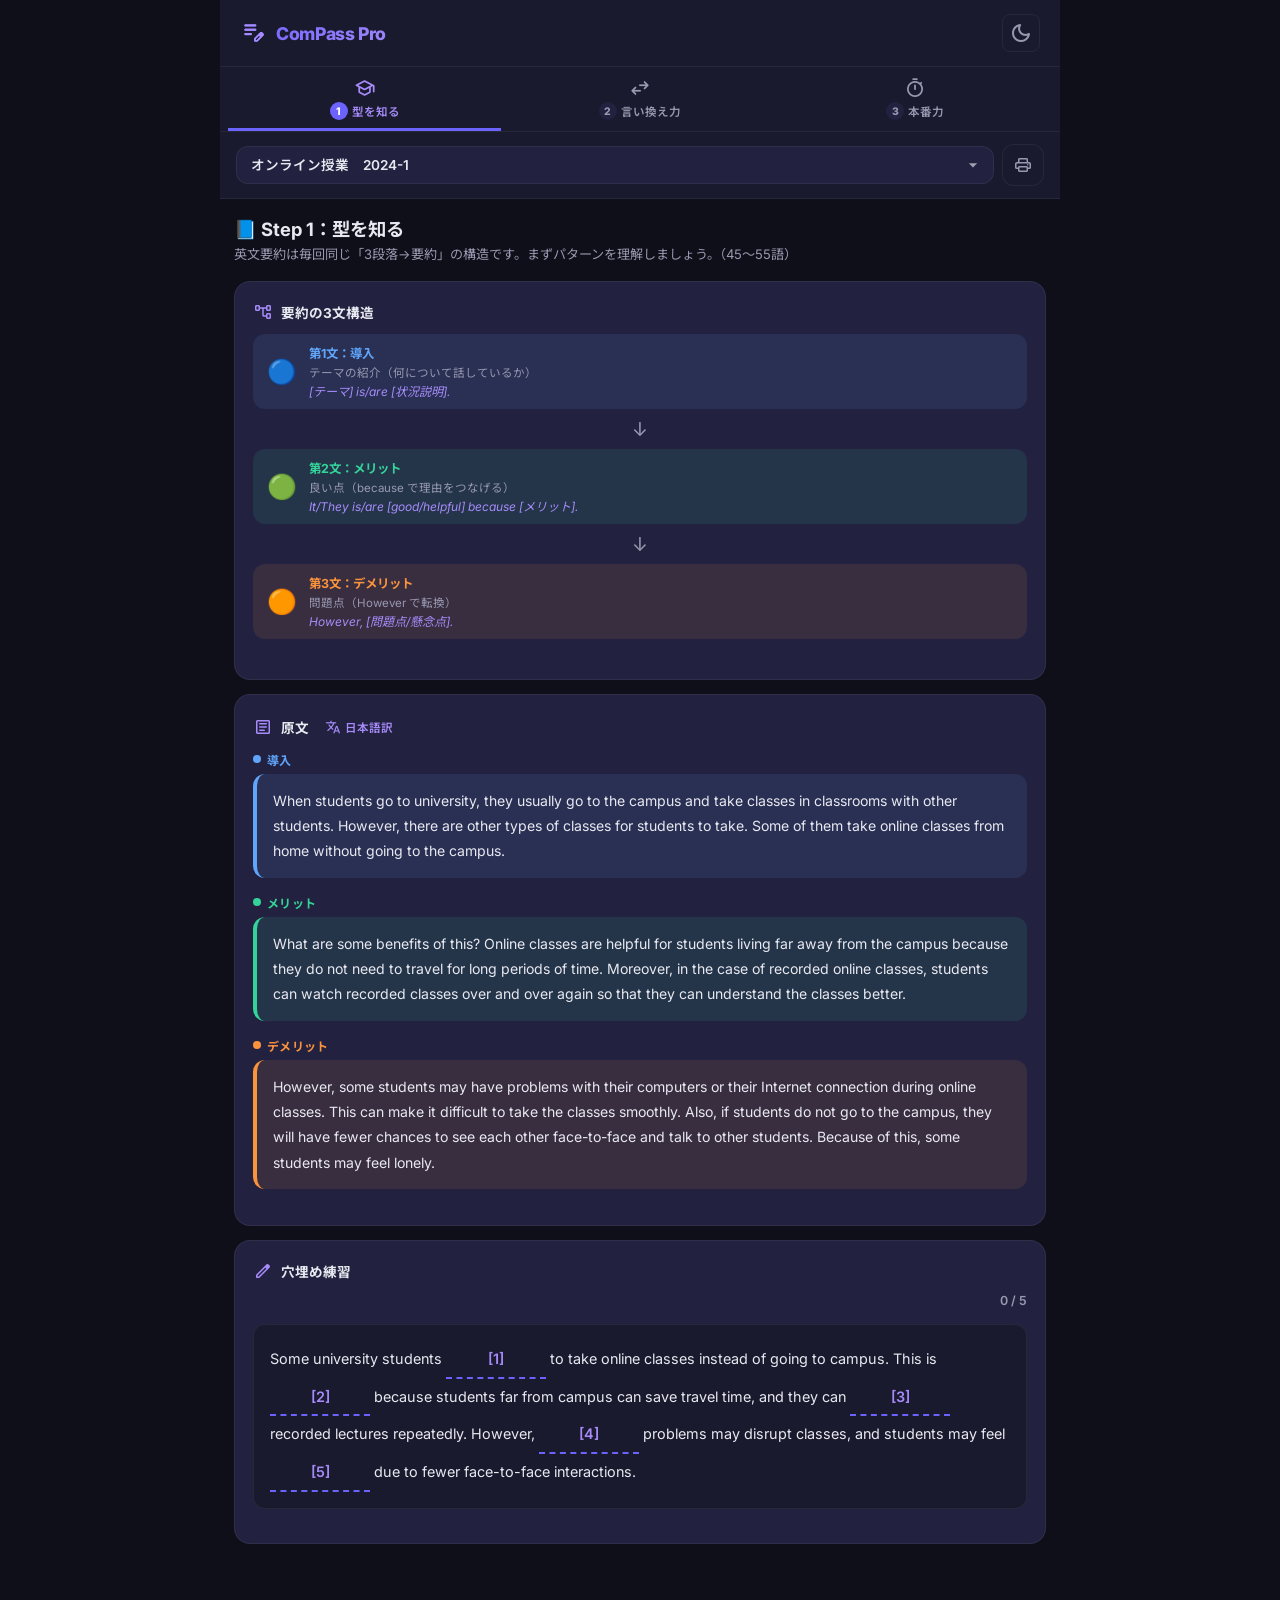
==== grade2.html @ 8bd86541 "Add files via upload" ====
<!DOCTYPE html>
<html lang="ja">

<head>
    <meta charset="UTF-8">
    <meta name="viewport" content="width=device-width, initial-scale=1.0">
    <title>ComPass Pro — 英検2級 英文要約マスター</title>
    <meta name="description" content="英検2級の英文要約（大問4）を3ステップでマスターする学習アプリ。過去問対応。">
    <link rel="preconnect" href="https://fonts.googleapis.com">
    <link rel="preconnect" href="https://fonts.gstatic.com" crossorigin>
    <link
        href="https://fonts.googleapis.com/css2?family=Inter:wght@400;600;700;800&family=Noto+Sans+JP:wght@400;500;600;700&display=swap"
        rel="stylesheet">
    <link
        href="https://fonts.googleapis.com/css2?family=Material+Symbols+Rounded:opsz,wght,FILL,GRAD@20..48,100..700,0..1,-50..200&display=swap"
        rel="stylesheet">
    <link rel="stylesheet" href="style.css">
</head>

<body>
    <div id="app">
        <!-- HEADER -->
        <header class="app-header">
            <div class="header-inner">
                <a href="index.html" class="app-title" style="text-decoration:none;color:inherit">
                    <span class="material-symbols-rounded">edit_note</span>
                    ComPass Pro
                    <span style="font-size:0.65rem;opacity:0.6;font-weight:500;margin-left:4px">2級</span>
                </a>
                <div class="header-right">
                    <button class="theme-toggle" id="themeToggle" title="テーマ切替">
                        <span class="material-symbols-rounded">dark_mode</span>
                    </button>
                </div>
            </div>
        </header>

        <!-- STEP NAV -->
        <nav class="step-nav" id="stepNav">
            <button class="step-btn active" data-step="1">
                <span class="material-symbols-rounded">school</span>
                <span class="step-label">
                    <span class="step-num">1</span>
                    型を知る
                </span>
            </button>
            <button class="step-btn" data-step="2">
                <span class="material-symbols-rounded">swap_horiz</span>
                <span class="step-label">
                    <span class="step-num">2</span>
                    言い換え力
                </span>
            </button>
            <button class="step-btn" data-step="3">
                <span class="material-symbols-rounded">timer</span>
                <span class="step-label">
                    <span class="step-num">3</span>
                    本番力
                </span>
            </button>
        </nav>

        <!-- THEME SELECTOR -->
        <div class="theme-selector" id="themeSelector"></div>

        <!-- STEP 1: 型を知る -->
        <div class="step-pane active" id="step1">
            <div class="content-area">
                <div class="section-header">
                    <h2>📘 Step 1：型を知る</h2>
                    <p class="section-desc">英文要約は毎回同じ「3段落→要約」の構造です。まずパターンを理解しましょう。（45〜55語）</p>
                </div>

                <!-- 構造図解 -->
                <div class="card">
                    <div class="card-title">
                        <span class="material-symbols-rounded">account_tree</span>
                        要約の3文構造
                    </div>
                    <div class="structure-diagram">
                        <div class="structure-row intro">
                            <span class="structure-icon">🔵</span>
                            <div class="structure-text">
                                <div class="label" style="color:var(--color-intro)">第1文：導入</div>
                                <div class="desc">テーマの紹介（何について話しているか）</div>
                                <div class="template">[テーマ] is/are [状況説明].</div>
                            </div>
                        </div>
                        <div class="structure-arrow">↓</div>
                        <div class="structure-row merit">
                            <span class="structure-icon">🟢</span>
                            <div class="structure-text">
                                <div class="label" style="color:var(--color-merit)">第2文：メリット</div>
                                <div class="desc">良い点（because で理由をつなげる）</div>
                                <div class="template">It/They is/are [good/helpful] because [メリット].</div>
                            </div>
                        </div>
                        <div class="structure-arrow">↓</div>
                        <div class="structure-row demerit">
                            <span class="structure-icon">🟠</span>
                            <div class="structure-text">
                                <div class="label" style="color:var(--color-demerit)">第3文：デメリット</div>
                                <div class="desc">問題点（However で転換）</div>
                                <div class="template">However, [問題点/懸念点].</div>
                            </div>
                        </div>
                    </div>
                </div>

                <!-- 原文表示 -->
                <div class="card" id="step1Passage">
                    <div class="card-title">
                        <span class="material-symbols-rounded">article</span>
                        原文
                        <button class="toggle-ja" id="step1ToggleJa">
                            <span class="material-symbols-rounded" style="font-size:16px">translate</span>
                            日本語訳
                        </button>
                    </div>
                    <div id="step1PassageContent"></div>
                </div>

                <!-- 穴埋め練習 -->
                <div class="card">
                    <div class="card-title">
                        <span class="material-symbols-rounded">edit</span>
                        穴埋め練習
                    </div>
                    <div class="progress-wrap">
                        <div class="progress-bar">
                            <div class="progress-fill" id="step1Progress"></div>
                        </div>
                        <span class="progress-text" id="step1ProgressText">0 / 5</span>
                    </div>
                    <div class="fill-template" id="step1Fill"></div>
                    <div id="step1Result"></div>
                    <div class="btn-group" id="step1Buttons">
                        <button class="btn btn-primary" id="step1Check" style="display:none">
                            <span class="material-symbols-rounded">check</span> 答え合わせ
                        </button>
                        <button class="btn btn-secondary" id="step1Reset" style="display:none">
                            <span class="material-symbols-rounded">refresh</span> やり直す
                        </button>
                    </div>
                </div>
            </div>
        </div>

        <!-- STEP 2: 言い換え力 -->
        <div class="step-pane" id="step2">
            <div class="content-area">
                <div class="section-header">
                    <h2>🔄 Step 2：言い換え力をつける</h2>
                    <p class="section-desc">原文のキーフレーズを別の表現に言い換える力を鍛えます。</p>
                </div>

                <!-- パラフレーズ表 -->
                <div class="card">
                    <div class="card-title">
                        <span class="material-symbols-rounded">compare_arrows</span>
                        言い換え対応表
                    </div>
                    <div id="step2Paraphrases"></div>
                </div>

                <!-- チャンク並べ替え -->
                <div class="card">
                    <div class="card-title">
                        <span class="material-symbols-rounded">sort</span>
                        チャンク並べ替え
                    </div>
                    <div class="progress-wrap">
                        <div class="progress-bar">
                            <div class="progress-fill" id="step2Progress"></div>
                        </div>
                        <span class="progress-text" id="step2ProgressText">1 / 3</span>
                    </div>
                    <div id="step2Chunks"></div>
                </div>

                <!-- ガイド付き自由記述 -->
                <div class="card">
                    <div class="card-title">
                        <span class="material-symbols-rounded">draw</span>
                        ガイド付き自由記述
                    </div>
                    <p class="section-desc" style="margin-bottom:12px">ヒントを参考に、3文の要約を自分で書いてみましょう。</p>
                    <div id="step2Hints"></div>
                    <textarea class="writing-area" id="step2Writing" placeholder="ここに要約を書いてください（45〜55語）..."></textarea>
                    <div class="word-counter" id="step2WordCounter">
                        <span class="word-count-num under" id="step2WordNum">0</span>
                        <span class="word-range">/ 45〜55語</span>
                        <div class="word-bar">
                            <div class="word-bar-fill under" id="step2WordBar"></div>
                        </div>
                    </div>
                    <div class="btn-group">
                        <button class="btn btn-primary" id="step2ShowModel">
                            <span class="material-symbols-rounded">visibility</span> 模範解答を見る
                        </button>
                        <button class="btn btn-success ai-grade-btn" id="step2AiGrade">
                            <span class="material-symbols-rounded">auto_awesome</span> AI採点
                        </button>
                    </div>
                    <div class="btn-group image-input-group">
                        <button class="btn btn-outline" id="step2CameraBtn">
                            <span class="material-symbols-rounded">photo_camera</span> 写真で入力
                        </button>
                        <button class="btn btn-outline" id="step2PasteBtn">
                            <span class="material-symbols-rounded">content_paste</span> 貼り付け
                        </button>
                        <input type="file" accept="image/*" capture="environment" id="step2CameraInput"
                            style="display:none">
                    </div>
                    <div id="step2ImagePreview" style="display:none"></div>
                    <div id="step2ModelAnswer" style="display:none"></div>
                    <div id="step2GradeResult" style="display:none"></div>

                    <!-- 自己採点チェックリスト -->
                    <div style="margin-top:16px">
                        <div class="card-title">
                            <span class="material-symbols-rounded">checklist</span>
                            自己採点チェックリスト
                        </div>
                        <div class="checklist" id="step2Checklist">
                            <div class="check-item" data-check="1">
                                <div class="check-box"><span class="material-symbols-rounded"
                                        style="font-size:14px;display:none">check</span></div>
                                第1文：テーマの導入があるか？
                            </div>
                            <div class="check-item" data-check="2">
                                <div class="check-box"><span class="material-symbols-rounded"
                                        style="font-size:14px;display:none">check</span></div>
                                第2文：because で理由をつなげているか？
                            </div>
                            <div class="check-item" data-check="3">
                                <div class="check-box"><span class="material-symbols-rounded"
                                        style="font-size:14px;display:none">check</span></div>
                                第3文：However で転換しているか？
                            </div>
                            <div class="check-item" data-check="4">
                                <div class="check-box"><span class="material-symbols-rounded"
                                        style="font-size:14px;display:none">check</span></div>
                                語数は45〜55語の範囲内か？
                            </div>
                            <div class="check-item" data-check="5">
                                <div class="check-box"><span class="material-symbols-rounded"
                                        style="font-size:14px;display:none">check</span></div>
                                原文の表現を言い換えているか？
                            </div>
                        </div>
                    </div>
                </div>
            </div>
        </div>

        <!-- STEP 3: 本番力 -->
        <div class="step-pane" id="step3">
            <!-- Timer -->
            <div class="timer-bar" id="timerBar">
                <div class="timer-display">
                    <span class="material-symbols-rounded">timer</span>
                    <span class="timer-value" id="timerValue">15:00</span>
                </div>
                <div class="timer-controls">
                    <button class="timer-ctrl primary" id="timerStart">
                        <span class="material-symbols-rounded"
                            style="font-size:16px;vertical-align:middle">play_arrow</span> スタート
                    </button>
                    <button class="timer-ctrl" id="timerPause" style="display:none">一時停止</button>
                    <button class="timer-ctrl" id="timerReset">リセット</button>
                </div>
                <div class="timer-progress">
                    <div class="timer-progress-fill" id="timerProgressFill"></div>
                </div>
            </div>

            <div class="content-area">
                <div class="section-header">
                    <h2>⏱️ Step 3：本番力をつける</h2>
                    <p class="section-desc">制限時間内に、ヒントなしで要約を完成させましょう。</p>
                </div>

                <!-- 原文（ヒントなし） -->
                <div class="card" id="step3Passage">
                    <div class="card-title">
                        <span class="material-symbols-rounded">article</span>
                        原文（ヒントなし）
                    </div>
                    <div id="step3PassageContent"></div>
                </div>

                <!-- 自由記述 -->
                <div class="card">
                    <div class="card-title">
                        <span class="material-symbols-rounded">edit_note</span>
                        あなたの要約
                    </div>
                    <textarea class="writing-area" id="step3Writing" placeholder="ここに要約を書いてください（45〜55語）..."></textarea>
                    <div class="word-counter" id="step3WordCounter">
                        <span class="word-count-num under" id="step3WordNum">0</span>
                        <span class="word-range">/ 45〜55語</span>
                        <div class="word-bar">
                            <div class="word-bar-fill under" id="step3WordBar"></div>
                        </div>
                    </div>
                    <div class="btn-group">
                        <button class="btn btn-primary" id="step3Submit">
                            <span class="material-symbols-rounded">send</span> 提出して模範解答を見る
                        </button>
                        <button class="btn btn-success ai-grade-btn" id="step3AiGrade">
                            <span class="material-symbols-rounded">auto_awesome</span> AI採点
                        </button>
                    </div>
                    <div class="btn-group image-input-group">
                        <button class="btn btn-outline" id="step3CameraBtn">
                            <span class="material-symbols-rounded">photo_camera</span> 写真で入力
                        </button>
                        <button class="btn btn-outline" id="step3PasteBtn">
                            <span class="material-symbols-rounded">content_paste</span> 貼り付け
                        </button>
                        <input type="file" accept="image/*" capture="environment" id="step3CameraInput"
                            style="display:none">
                    </div>
                    <div id="step3ImagePreview" style="display:none"></div>
                    <div id="step3ModelAnswer" style="display:none"></div>
                    <div id="step3GradeResult" style="display:none"></div>
                </div>
            </div>
        </div>
    </div>

    <script src="data-grade2.js"></script>
    <script src="app.js"></script>
</body>

</html>
---- style.css ----
/* ===== ComPass Pro DESIGN SYSTEM ===== */
/* Based on ReadPass Pro design system */
:root {
    --bg-primary: #0f0f1a;
    --bg-secondary: #1a1a2e;
    --bg-card: #222240;
    --bg-card-hover: #2a2a4a;
    --text-primary: #e8e8f0;
    --text-secondary: #9898b0;
    --accent-primary: #6c63ff;
    --accent-secondary: #a78bfa;
    --accent-gradient: linear-gradient(135deg, #6c63ff, #a78bfa);
    --success: #34d399;
    --success-bg: rgba(52, 211, 153, 0.12);
    --error: #f87171;
    --error-bg: rgba(248, 113, 113, 0.12);
    --warning: #fbbf24;
    --border: rgba(255, 255, 255, 0.06);
    --radius-sm: 8px;
    --radius-md: 12px;
    --radius-lg: 16px;
    --shadow: 0 4px 24px rgba(0, 0, 0, 0.3);
    --transition: 0.2s cubic-bezier(0.4, 0, 0.2, 1);
    /* 3段落カラー */
    --color-intro: #60a5fa;
    --color-merit: #34d399;
    --color-demerit: #fb923c;
    --color-intro-bg: rgba(96, 165, 250, 0.10);
    --color-merit-bg: rgba(52, 211, 153, 0.10);
    --color-demerit-bg: rgba(251, 146, 60, 0.10);
}

/* ===== LIGHT THEME ===== */
[data-theme="light"] {
    --bg-primary: #f0f2f5;
    --bg-secondary: #ffffff;
    --bg-card: #ffffff;
    --bg-card-hover: #f5f3ff;
    --text-primary: #1a1a2e;
    --text-secondary: #64648a;
    --accent-primary: #5b54e6;
    --accent-secondary: #7c6fef;
    --accent-gradient: linear-gradient(135deg, #5b54e6, #7c6fef);
    --success: #059669;
    --success-bg: rgba(5, 150, 105, 0.1);
    --error: #dc2626;
    --error-bg: rgba(220, 38, 38, 0.1);
    --warning: #d97706;
    --border: rgba(0, 0, 0, 0.08);
    --shadow: 0 4px 24px rgba(0, 0, 0, 0.08);
    --color-intro-bg: rgba(96, 165, 250, 0.08);
    --color-merit-bg: rgba(52, 211, 153, 0.08);
    --color-demerit-bg: rgba(251, 146, 60, 0.08);
}

* {
    margin: 0;
    padding: 0;
    box-sizing: border-box;
}

body {
    font-family: 'Inter', 'Noto Sans JP', sans-serif;
    background: var(--bg-primary);
    color: var(--text-primary);
    min-height: 100vh;
    -webkit-font-smoothing: antialiased;
}

#app {
    max-width: 840px;
    margin: 0 auto;
    padding-bottom: 60px;
}

/* ===== HEADER ===== */
.app-header {
    background: var(--bg-secondary);
    border-bottom: 1px solid var(--border);
    position: sticky;
    top: 0;
    z-index: 100;
}

[data-theme="light"] .app-header {
    background: linear-gradient(135deg, #5b54e6, #7c6fef);
    border-bottom: none;
}

.header-inner {
    display: flex;
    align-items: center;
    justify-content: space-between;
    padding: 14px 20px;
    gap: 12px;
}

.app-title {
    display: flex;
    align-items: center;
    gap: 10px;
    font-size: 1.1rem;
    font-weight: 800;
    background: var(--accent-gradient);
    -webkit-background-clip: text;
    -webkit-text-fill-color: transparent;
    letter-spacing: -0.02em;
}

.app-title .material-symbols-rounded {
    font-size: 26px;
    -webkit-text-fill-color: #a78bfa;
}

[data-theme="light"] .app-title {
    background: none;
    -webkit-text-fill-color: #ffffff;
    color: #ffffff;
}

[data-theme="light"] .app-title .material-symbols-rounded {
    -webkit-text-fill-color: #ffffff;
}

.header-right {
    display: flex;
    align-items: center;
    gap: 8px;
}

.theme-toggle {
    background: none;
    border: 1px solid var(--border);
    border-radius: var(--radius-sm);
    color: var(--text-secondary);
    cursor: pointer;
    padding: 6px;
    display: flex;
    align-items: center;
    transition: var(--transition);
}

.theme-toggle:hover {
    color: var(--accent-secondary);
    border-color: var(--accent-primary);
}

[data-theme="light"] .theme-toggle {
    border-color: rgba(255, 255, 255, 0.3);
    color: rgba(255, 255, 255, 0.8);
}

/* ===== STEP NAV ===== */
.step-nav {
    display: flex;
    background: var(--bg-secondary);
    border-bottom: 1px solid var(--border);
    padding: 0 8px;
    gap: 2px;
}

.step-btn {
    flex: 1;
    display: flex;
    flex-direction: column;
    align-items: center;
    gap: 3px;
    padding: 10px 6px 8px;
    background: none;
    border: none;
    border-bottom: 3px solid transparent;
    color: var(--text-secondary);
    cursor: pointer;
    font-family: inherit;
    font-size: 0.72rem;
    font-weight: 600;
    transition: var(--transition);
}

.step-btn:hover {
    color: var(--text-primary);
}

.step-btn.active {
    color: var(--accent-secondary);
    border-bottom-color: var(--accent-primary);
}

.step-btn .material-symbols-rounded {
    font-size: 22px;
}

.step-label {
    display: flex;
    align-items: center;
    gap: 4px;
}

.step-num {
    width: 18px;
    height: 18px;
    border-radius: 50%;
    display: flex;
    align-items: center;
    justify-content: center;
    font-size: 0.65rem;
    font-weight: 800;
    background: var(--bg-card);
    color: var(--text-secondary);
}

.step-btn.active .step-num {
    background: var(--accent-primary);
    color: #fff;
}

[data-theme="light"] .step-nav {
    background: #f5f3ff;
    border-bottom: 1px solid #e5e7eb;
}

/* ===== THEME SELECTOR ===== */
.theme-selector {
    padding: 12px 16px;
    background: var(--bg-secondary);
    border-bottom: 1px solid var(--border);
}

.theme-select {
    width: 100%;
    padding: 10px 14px;
    border-radius: var(--radius-md);
    background: var(--bg-card);
    border: 1.5px solid var(--border);
    color: var(--text-primary);
    font-size: 0.85rem;
    font-weight: 600;
    font-family: inherit;
    cursor: pointer;
    appearance: none;
    -webkit-appearance: none;
    background-image: url("data:image/svg+xml,%3Csvg xmlns='http://www.w3.org/2000/svg' width='20' height='20' fill='%239ca3af' viewBox='0 0 24 24'%3E%3Cpath d='M7 10l5 5 5-5z'/%3E%3C/svg%3E");
    background-repeat: no-repeat;
    background-position: right 10px center;
}

.theme-select:focus {
    outline: none;
    border-color: var(--accent-primary);
    box-shadow: 0 0 0 2px rgba(108, 99, 255, 0.2);
}

.theme-select optgroup {
    font-weight: 700;
    font-size: 0.82rem;
    color: var(--text-secondary);
}

.theme-select option {
    font-weight: 500;
    padding: 6px;
}

[data-theme="light"] .theme-selector {
    background: #f5f3ff;
    border-bottom: 1px solid #e5e7eb;
}

[data-theme="light"] .theme-select {
    background-color: #fff;
    border: 1.5px solid #d1d5db;
    color: #1e1b4b;
}

/* ===== CONTENT AREA ===== */
.content-area {
    padding: 16px 14px;
}

.section-header {
    margin-bottom: 16px;
}

.section-header h2 {
    font-size: 1.15rem;
    font-weight: 700;
    margin-bottom: 4px;
}

.section-desc {
    color: var(--text-secondary);
    font-size: 0.82rem;
    line-height: 1.5;
}

/* ===== CARD ===== */
.card {
    background: var(--bg-card);
    border-radius: var(--radius-lg);
    padding: 20px 18px;
    border: 1px solid var(--border);
    margin-bottom: 14px;
}

.card-title {
    font-size: 0.85rem;
    font-weight: 700;
    margin-bottom: 12px;
    display: flex;
    align-items: center;
    gap: 8px;
}

.card-title .material-symbols-rounded {
    font-size: 20px;
    color: var(--accent-secondary);
}

[data-theme="light"] .card {
    background: #ffffff;
    border: 1px solid #e5e7eb;
}

/* ===== PASSAGE VIEW ===== */
.passage-section {
    margin-bottom: 16px;
}

.passage-label {
    display: flex;
    align-items: center;
    gap: 6px;
    font-size: 0.75rem;
    font-weight: 700;
    margin-bottom: 6px;
    text-transform: uppercase;
    letter-spacing: 0.03em;
}

.passage-dot {
    width: 8px;
    height: 8px;
    border-radius: 50%;
    flex-shrink: 0;
}

.passage-block {
    padding: 14px 16px;
    border-radius: var(--radius-md);
    font-size: 0.88rem;
    line-height: 1.8;
    border-left: 4px solid transparent;
    margin-bottom: 8px;
}

.passage-block.intro {
    background: var(--color-intro-bg);
    border-left-color: var(--color-intro);
}

.passage-block.merit {
    background: var(--color-merit-bg);
    border-left-color: var(--color-merit);
}

.passage-block.demerit {
    background: var(--color-demerit-bg);
    border-left-color: var(--color-demerit);
}

.passage-ja {
    font-size: 0.78rem;
    color: var(--text-secondary);
    padding: 8px 16px;
    line-height: 1.6;
    cursor: pointer;
    border-radius: var(--radius-sm);
    transition: var(--transition);
}

.passage-ja:hover {
    background: rgba(255, 255, 255, 0.03);
}

.passage-ja.hidden {
    display: none;
}

.toggle-ja {
    display: inline-flex;
    align-items: center;
    gap: 4px;
    font-size: 0.72rem;
    color: var(--accent-secondary);
    cursor: pointer;
    background: none;
    border: none;
    font-family: inherit;
    font-weight: 600;
    padding: 4px 8px;
    border-radius: var(--radius-sm);
    transition: var(--transition);
}

.toggle-ja:hover {
    background: rgba(167, 139, 250, 0.1);
}

/* ===== STRUCTURE GUIDE (Step1) ===== */
.structure-diagram {
    display: flex;
    flex-direction: column;
    gap: 8px;
    margin-bottom: 20px;
}

.structure-row {
    display: flex;
    align-items: center;
    gap: 12px;
    padding: 10px 14px;
    border-radius: var(--radius-md);
}

.structure-row.intro {
    background: var(--color-intro-bg);
}

.structure-row.merit {
    background: var(--color-merit-bg);
}

.structure-row.demerit {
    background: var(--color-demerit-bg);
}

.structure-arrow {
    text-align: center;
    color: var(--text-secondary);
    font-size: 1.2rem;
}

.structure-icon {
    font-size: 1.5rem;
    flex-shrink: 0;
}

.structure-text {
    flex: 1;
}

.structure-text .label {
    font-size: 0.78rem;
    font-weight: 700;
}

.structure-text .desc {
    font-size: 0.72rem;
    color: var(--text-secondary);
    margin-top: 2px;
}

.structure-text .template {
    font-size: 0.75rem;
    color: var(--accent-secondary);
    font-style: italic;
    margin-top: 2px;
}

/* ===== FILL BLANKS (Step1) ===== */
.fill-template {
    font-size: 0.9rem;
    line-height: 2.2;
    padding: 16px;
    background: var(--bg-secondary);
    border-radius: var(--radius-md);
    border: 1px solid var(--border);
}

.blank-slot {
    display: inline-block;
    min-width: 100px;
    padding: 2px 8px;
    border-bottom: 2px dashed var(--accent-primary);
    color: var(--accent-secondary);
    font-weight: 600;
    text-align: center;
    cursor: pointer;
    transition: var(--transition);
    border-radius: 4px 4px 0 0;
}

.blank-slot:hover {
    background: rgba(108, 99, 255, 0.1);
}

.blank-slot.filled {
    border-bottom-style: solid;
    background: rgba(108, 99, 255, 0.15);
}

.blank-slot.correct {
    border-bottom-color: var(--success);
    background: var(--success-bg);
    color: var(--success);
}

.blank-slot.wrong {
    border-bottom-color: var(--error);
    background: var(--error-bg);
    color: var(--error);
}

.blank-options {
    display: none;
    position: absolute;
    background: var(--bg-card);
    border: 1px solid var(--accent-primary);
    border-radius: var(--radius-md);
    padding: 6px;
    z-index: 50;
    box-shadow: var(--shadow);
    min-width: 160px;
}

.blank-options.show {
    display: flex;
    flex-direction: column;
    gap: 2px;
}

.blank-option {
    padding: 8px 12px;
    font-size: 0.82rem;
    font-family: inherit;
    border: none;
    background: none;
    color: var(--text-primary);
    cursor: pointer;
    border-radius: var(--radius-sm);
    text-align: left;
    transition: var(--transition);
}

.blank-option:hover {
    background: rgba(108, 99, 255, 0.1);
}

[data-theme="light"] .blank-options {
    background: #ffffff;
    border: 1px solid var(--accent-primary);
    box-shadow: 0 8px 32px rgba(0, 0, 0, 0.12);
}

/* ===== CHUNK BUILDER (Step2) ===== */
.chunk-exercise {
    margin-bottom: 20px;
}

.chunk-ja {
    font-size: 0.82rem;
    color: var(--text-secondary);
    margin-bottom: 10px;
    padding: 8px 12px;
    background: rgba(167, 139, 250, 0.06);
    border-left: 3px solid var(--accent-secondary);
    border-radius: 0 var(--radius-sm) var(--radius-sm) 0;
    line-height: 1.6;
}

.chunk-dropzone {
    min-height: 50px;
    padding: 12px;
    border: 2px dashed var(--border);
    border-radius: var(--radius-md);
    display: flex;
    flex-wrap: wrap;
    gap: 6px;
    margin-bottom: 10px;
    transition: var(--transition);
}

.chunk-dropzone.active {
    border-color: var(--accent-primary);
    background: rgba(108, 99, 255, 0.05);
}

.chunk-dropzone.correct {
    border-color: var(--success);
    border-style: solid;
    background: var(--success-bg);
}

.chunk-dropzone.wrong {
    border-color: var(--error);
    border-style: solid;
    background: var(--error-bg);
}

.chunk-pool {
    display: flex;
    flex-wrap: wrap;
    gap: 6px;
    padding: 10px;
    background: var(--bg-secondary);
    border-radius: var(--radius-md);
    border: 1px solid var(--border);
    min-height: 40px;
}

.chunk-piece {
    padding: 6px 12px;
    background: var(--bg-card);
    border: 1px solid var(--border);
    border-radius: 20px;
    font-size: 0.82rem;
    font-family: inherit;
    color: var(--text-primary);
    cursor: grab;
    transition: var(--transition);
    user-select: none;
}

.chunk-piece:hover {
    border-color: var(--accent-primary);
    background: rgba(108, 99, 255, 0.1);
}

.chunk-piece:active {
    cursor: grabbing;
}

.chunk-piece.placed {
    background: rgba(108, 99, 255, 0.15);
    border-color: var(--accent-primary);
}

/* ===== PARAPHRASE TABLE (Step2) ===== */
.paraphrase-table {
    width: 100%;
    border-collapse: separate;
    border-spacing: 0;
    font-size: 0.82rem;
}

.paraphrase-table th {
    text-align: left;
    padding: 8px 12px;
    font-weight: 700;
    font-size: 0.75rem;
    text-transform: uppercase;
    letter-spacing: 0.05em;
    color: var(--text-secondary);
    border-bottom: 1px solid var(--border);
}

.paraphrase-table td {
    padding: 10px 12px;
    border-bottom: 1px solid var(--border);
    line-height: 1.6;
}

.paraphrase-table tr:last-child td {
    border-bottom: none;
}

.paraphrase-original {
    color: var(--text-secondary);
    text-decoration: line-through;
    text-decoration-color: rgba(248, 113, 113, 0.4);
}

.paraphrase-summary {
    color: var(--success);
    font-weight: 600;
}

.paraphrase-arrow {
    text-align: center;
    color: var(--accent-secondary);
    font-size: 1.1rem;
}

/* ===== FREE WRITING (Step2 & Step3) ===== */
.writing-area {
    width: 100%;
    min-height: 120px;
    padding: 14px 16px;
    background: var(--bg-secondary);
    border: 2px solid var(--border);
    border-radius: var(--radius-md);
    color: var(--text-primary);
    font-size: 0.9rem;
    font-family: 'Inter', 'Noto Sans JP', sans-serif;
    line-height: 1.8;
    resize: vertical;
    transition: var(--transition);
}

.writing-area:focus {
    outline: none;
    border-color: var(--accent-primary);
}

.writing-area::placeholder {
    color: var(--text-secondary);
    opacity: 0.6;
}

[data-theme="light"] .writing-area {
    background: #fafafe;
    border: 2px solid #d1d5db;
}

/* ===== WORD COUNTER ===== */
.word-counter {
    display: flex;
    align-items: center;
    gap: 8px;
    margin-top: 8px;
    font-size: 0.82rem;
    font-weight: 600;
}

.word-count-num {
    font-size: 1.3rem;
    font-weight: 800;
    font-variant-numeric: tabular-nums;
}

.word-count-num.under {
    color: var(--error);
}

.word-count-num.ok {
    color: var(--success);
}

.word-count-num.over {
    color: var(--warning);
}

.word-range {
    color: var(--text-secondary);
    font-size: 0.75rem;
}

.word-bar {
    flex: 1;
    height: 6px;
    background: var(--bg-card);
    border-radius: 3px;
    overflow: hidden;
    position: relative;
}

.word-bar-fill {
    height: 100%;
    border-radius: 3px;
    transition: width 0.3s ease, background 0.3s ease;
}

.word-bar-fill.under {
    background: var(--error);
}

.word-bar-fill.ok {
    background: var(--accent-gradient);
}

.word-bar-fill.over {
    background: var(--warning);
}

/* ===== CHECKLIST (Step2) ===== */
.checklist {
    display: flex;
    flex-direction: column;
    gap: 8px;
}

.check-item {
    display: flex;
    align-items: center;
    gap: 10px;
    padding: 10px 14px;
    background: var(--bg-secondary);
    border: 1px solid var(--border);
    border-radius: var(--radius-md);
    font-size: 0.82rem;
    cursor: pointer;
    transition: var(--transition);
}

.check-item:hover {
    border-color: var(--accent-primary);
}

.check-item.checked {
    border-color: var(--success);
    background: var(--success-bg);
}

.check-box {
    width: 20px;
    height: 20px;
    border-radius: 4px;
    border: 2px solid var(--text-secondary);
    display: flex;
    align-items: center;
    justify-content: center;
    transition: var(--transition);
    flex-shrink: 0;
}

.check-item.checked .check-box {
    background: var(--success);
    border-color: var(--success);
    color: #000;
}

/* ===== TIMER (Step3) ===== */
.timer-bar {
    padding: 14px 20px;
    background: var(--bg-secondary);
    border-bottom: 1px solid var(--border);
    text-align: center;
}

.timer-display {
    display: flex;
    align-items: center;
    gap: 8px;
    justify-content: center;
    margin-bottom: 8px;
}

.timer-display .material-symbols-rounded {
    font-size: 28px;
    color: var(--accent-secondary);
}

.timer-value {
    font-size: 2.2rem;
    font-weight: 800;
    font-variant-numeric: tabular-nums;
    background: var(--accent-gradient);
    -webkit-background-clip: text;
    -webkit-text-fill-color: transparent;
}

.timer-value.warning {
    -webkit-text-fill-color: var(--warning);
}

.timer-value.danger {
    -webkit-text-fill-color: var(--error);
    animation: pulse 0.5s infinite alternate;
}

@keyframes pulse {
    from {
        opacity: 1;
    }

    to {
        opacity: 0.5;
    }
}

.timer-controls {
    display: flex;
    gap: 6px;
    justify-content: center;
}

.timer-ctrl {
    padding: 5px 14px;
    background: var(--bg-card);
    border: 1px solid var(--border);
    border-radius: 20px;
    color: var(--text-primary);
    font-size: 0.78rem;
    font-family: inherit;
    cursor: pointer;
    font-weight: 600;
    transition: var(--transition);
}

.timer-ctrl:hover {
    border-color: var(--accent-primary);
}

.timer-ctrl.primary {
    background: var(--accent-primary);
    border-color: var(--accent-primary);
    color: #fff;
}

.timer-progress {
    margin-top: 8px;
    height: 4px;
    background: var(--bg-card);
    border-radius: 2px;
    overflow: hidden;
}

.timer-progress-fill {
    height: 100%;
    background: var(--accent-gradient);
    border-radius: 2px;
    transition: width 1s linear;
    width: 100%;
}

/* ===== MODEL ANSWER COMPARISON ===== */
.model-answer {
    padding: 16px;
    background: rgba(167, 139, 250, 0.06);
    border-left: 4px solid var(--accent-secondary);
    border-radius: 0 var(--radius-md) var(--radius-md) 0;
    margin-top: 14px;
}

.model-answer .label {
    font-size: 0.75rem;
    font-weight: 700;
    color: var(--accent-secondary);
    text-transform: uppercase;
    margin-bottom: 8px;
    letter-spacing: 0.03em;
}

.model-answer .text-en {
    font-size: 0.88rem;
    line-height: 1.8;
    margin-bottom: 6px;
}

.model-answer .text-ja {
    font-size: 0.78rem;
    color: var(--text-secondary);
    line-height: 1.6;
}

/* ===== BUTTONS ===== */
.btn {
    display: inline-flex;
    align-items: center;
    gap: 6px;
    padding: 10px 20px;
    border: none;
    border-radius: var(--radius-md);
    font-family: inherit;
    font-size: 0.85rem;
    font-weight: 600;
    cursor: pointer;
    transition: var(--transition);
}

.btn-primary {
    background: var(--accent-gradient);
    color: #fff;
}

.btn-primary:hover {
    filter: brightness(1.1);
    transform: translateY(-1px);
}

.btn-secondary {
    background: var(--bg-card);
    border: 1px solid var(--border);
    color: var(--text-primary);
}

.btn-secondary:hover {
    border-color: var(--accent-primary);
}

.btn-success {
    background: var(--success);
    color: #000;
}

.btn-group {
    display: flex;
    gap: 8px;
    margin-top: 14px;
    flex-wrap: wrap;
}

/* ===== RESULT FEEDBACK ===== */
.result-banner {
    padding: 14px 16px;
    border-radius: var(--radius-md);
    margin-top: 14px;
    display: flex;
    align-items: center;
    gap: 10px;
    font-size: 0.88rem;
    font-weight: 600;
    animation: fadeSlide 0.3s ease;
}

.result-banner.success {
    background: var(--success-bg);
    border: 1px solid rgba(52, 211, 153, 0.3);
    color: var(--success);
}

.result-banner.error {
    background: var(--error-bg);
    border: 1px solid rgba(248, 113, 113, 0.3);
    color: var(--error);
}

@keyframes fadeSlide {
    from {
        opacity: 0;
        transform: translateY(8px);
    }

    to {
        opacity: 1;
        transform: translateY(0);
    }
}

/* ===== PROGRESS BAR ===== */
.progress-wrap {
    display: flex;
    align-items: center;
    gap: 10px;
    margin-bottom: 16px;
}

.progress-bar {
    flex: 1;
    height: 5px;
    background: var(--bg-card);
    border-radius: 3px;
    overflow: hidden;
}

.progress-fill {
    height: 100%;
    background: var(--accent-gradient);
    border-radius: 3px;
    transition: width 0.4s ease;
    width: 0%;
}

.progress-text {
    font-size: 0.78rem;
    color: var(--text-secondary);
    font-weight: 600;
    white-space: nowrap;
}

/* ===== SCORE ===== */
.score-display {
    text-align: center;
    padding: 20px;
}

.score-num {
    font-size: 2.5rem;
    font-weight: 800;
    background: var(--accent-gradient);
    -webkit-background-clip: text;
    -webkit-text-fill-color: transparent;
}

.score-label {
    font-size: 0.85rem;
    color: var(--text-secondary);
    margin-top: 4px;
}

/* ===== ANIMATIONS ===== */
@keyframes fadeIn {
    from {
        opacity: 0;
        transform: translateY(6px);
    }

    to {
        opacity: 1;
        transform: translateY(0);
    }
}

.fade-in {
    animation: fadeIn 0.3s ease;
}

/* ===== STEP PANES ===== */
.step-pane {
    display: none;
    animation: fadeIn 0.25s ease;
}

.step-pane.active {
    display: block;
}

/* ===== RESPONSIVE ===== */
@media (max-width: 600px) {
    .header-inner {
        padding: 10px 14px;
    }

    .app-title {
        font-size: 0.95rem;
    }

    .content-area {
        padding: 12px 10px;
    }

    .card {
        padding: 16px 14px;
    }

    .step-btn {
        font-size: 0.65rem;
        padding: 8px 4px 6px;
    }

    .fill-template {
        font-size: 0.82rem;
        line-height: 2.0;
    }

    .timer-value {
        font-size: 1.8rem;
    }

    .structure-row {
        flex-direction: column;
        text-align: center;
        gap: 6px;
    }
}

/* ===== AI GRADE CARD ===== */
.grade-card {
    background: var(--bg-card);
    border-radius: var(--radius-lg);
    border: 1px solid var(--border);
    padding: 20px 18px;
    margin-top: 14px;
}

.grade-header {
    text-align: center;
    margin-bottom: 20px;
}

.grade-score-ring {
    display: inline-flex;
    flex-direction: column;
    align-items: center;
    justify-content: center;
    width: 90px;
    height: 90px;
    border-radius: 50%;
    border: 4px solid var(--score-color, var(--accent-primary));
    box-shadow: 0 0 20px rgba(108, 99, 255, 0.15);
    margin-bottom: 10px;
}

.grade-score-num {
    font-size: 2rem;
    font-weight: 800;
    line-height: 1;
    color: var(--score-color, var(--accent-secondary));
}

.grade-score-max {
    font-size: 0.75rem;
    color: var(--text-secondary);
    font-weight: 600;
}

.grade-label {
    font-size: 1.1rem;
    font-weight: 800;
    margin-bottom: 4px;
}

.grade-comment {
    font-size: 0.82rem;
    color: var(--text-secondary);
    line-height: 1.5;
}

.grade-categories {
    display: flex;
    flex-direction: column;
    gap: 12px;
    margin-bottom: 16px;
}

.grade-cat {
    padding: 12px 14px;
    background: var(--bg-secondary);
    border-radius: var(--radius-md);
    border: 1px solid var(--border);
}

.grade-cat-header {
    display: flex;
    justify-content: space-between;
    align-items: center;
    margin-bottom: 6px;
}

.grade-cat-name {
    font-size: 0.82rem;
    font-weight: 700;
}

.grade-cat-score {
    font-size: 0.82rem;
    font-weight: 800;
    color: var(--accent-secondary);
    font-variant-numeric: tabular-nums;
}

.grade-cat-bar {
    height: 6px;
    background: var(--bg-card);
    border-radius: 3px;
    overflow: hidden;
    margin-bottom: 8px;
}

.grade-cat-bar-fill {
    height: 100%;
    border-radius: 3px;
    transition: width 0.6s ease;
}

.grade-cat-comment {
    font-size: 0.78rem;
    color: var(--text-secondary);
    line-height: 1.5;
}

.grade-improved {
    padding: 14px 16px;
    background: rgba(52, 211, 153, 0.06);
    border-left: 4px solid var(--success);
    border-radius: 0 var(--radius-md) var(--radius-md) 0;
}

.grade-improved-label {
    display: flex;
    align-items: center;
    gap: 6px;
    font-size: 0.75rem;
    font-weight: 700;
    color: var(--success);
    text-transform: uppercase;
    margin-bottom: 6px;
    letter-spacing: 0.03em;
}

.grade-improved-text {
    font-size: 0.88rem;
    line-height: 1.8;
}

[data-theme="light"] .grade-card {
    background: #ffffff;
    border: 1px solid #e5e7eb;
}

[data-theme="light"] .grade-cat {
    background: #fafafe;
    border: 1px solid #e5e7eb;
}

/* ===== LOADING ===== */
.grade-loading {
    text-align: center;
    padding: 30px 20px;
    color: var(--text-secondary);
    font-size: 0.85rem;
}

.grade-loading-dots {
    display: flex;
    justify-content: center;
    gap: 6px;
    margin-bottom: 12px;
}

.grade-loading-dots span {
    width: 8px;
    height: 8px;
    border-radius: 50%;
    background: var(--accent-primary);
    animation: loadPulse 1.2s infinite ease-in-out;
}

.grade-loading-dots span:nth-child(2) {
    animation-delay: 0.2s;
}

.grade-loading-dots span:nth-child(3) {
    animation-delay: 0.4s;
}

@keyframes loadPulse {

    0%,
    80%,
    100% {
        opacity: 0.3;
        transform: scale(0.8);
    }

    40% {
        opacity: 1;
        transform: scale(1.2);
    }
}

.spinner {
    animation: spin 1s linear infinite;
}

@keyframes spin {
    from {
        transform: rotate(0deg);
    }

    to {
        transform: rotate(360deg);
    }
}

/* ===== GAS SETUP ===== */
.grade-setup {
    padding: 16px;
    background: var(--bg-card);
    border-radius: var(--radius-lg);
    border: 1px solid var(--border);
    margin-top: 14px;
}

.gas-url-input {
    width: 100%;
    padding: 10px 14px;
    background: var(--bg-secondary);
    border: 2px solid var(--border);
    border-radius: var(--radius-md);
    color: var(--text-primary);
    font-size: 0.82rem;
    font-family: 'Inter', monospace;
    transition: var(--transition);
}

.gas-url-input:focus {
    outline: none;
    border-color: var(--accent-primary);
}

[data-theme="light"] .grade-setup {
    background: #ffffff;
    border: 1px solid #e5e7eb;
}

[data-theme="light"] .gas-url-input {
    background: #fafafe;
    border: 2px solid #d1d5db;
}

/* AI Grade button styling */
.ai-grade-btn {
    background: linear-gradient(135deg, #34d399, #059669) !important;
    color: #000 !important;
    font-weight: 700;
}

.ai-grade-btn:hover {
    filter: brightness(1.1);
    transform: translateY(-1px);
}

.ai-grade-btn:disabled {
    opacity: 0.7;
    cursor: not-allowed;
    transform: none;
}

/* ===== HIGHLIGHT FEATURE ===== */
.grade-cat.clickable {
    cursor: pointer;
    transition: var(--transition);
    position: relative;
}

.grade-cat.clickable::after {
    content: 'タップで表示';
    position: absolute;
    top: 12px;
    right: 80px;
    font-size: 0.65rem;
    color: var(--text-secondary);
    opacity: 0;
    transition: opacity 0.2s;
}

.grade-cat.clickable:hover::after {
    opacity: 1;
}

.grade-cat.clickable:hover {
    border-color: var(--accent-primary);
    transform: translateY(-1px);
}

.grade-cat.active {
    border-color: var(--accent-primary) !important;
    box-shadow: 0 0 0 2px rgba(108, 99, 255, 0.2);
}

.grade-highlight-hint {
    display: flex;
    align-items: center;
    gap: 6px;
    justify-content: center;
    font-size: 0.72rem;
    color: var(--text-secondary);
    margin-bottom: 14px;
    opacity: 0.7;
}

.grade-highlight-view {
    padding: 16px;
    background: var(--bg-secondary);
    border-radius: var(--radius-md);
    border: 1px solid var(--border);
    margin-bottom: 14px;
    animation: fadeSlideIn 0.3s ease;
}

@keyframes fadeSlideIn {
    from {
        opacity: 0;
        transform: translateY(-8px);
    }

    to {
        opacity: 1;
        transform: translateY(0);
    }
}

.highlight-cat-label {
    display: flex;
    align-items: center;
    gap: 6px;
    font-size: 0.78rem;
    font-weight: 700;
    color: var(--accent-secondary);
    margin-bottom: 10px;
    text-transform: uppercase;
    letter-spacing: 0.03em;
}

.highlight-text-display {
    font-size: 0.9rem;
    line-height: 2;
    padding: 12px 14px;
    background: var(--bg-card);
    border-radius: var(--radius-md);
    border: 1px solid var(--border);
}

mark.hl-good {
    background: rgba(52, 211, 153, 0.25);
    color: var(--success);
    border-bottom: 2px solid var(--success);
    padding: 1px 3px;
    border-radius: 3px;
    font-weight: 600;
}

mark.hl-bad {
    background: rgba(248, 113, 113, 0.2);
    color: var(--error);
    border-bottom: 2px solid var(--error);
    padding: 1px 3px;
    border-radius: 3px;
    font-weight: 600;
}

mark.hl-neutral {
    background: rgba(108, 99, 255, 0.15);
    color: var(--accent-secondary);
    border-bottom: 2px solid var(--accent-primary);
    padding: 1px 3px;
    border-radius: 3px;
}

.highlight-legend {
    display: flex;
    gap: 12px;
    margin-top: 10px;
    font-size: 0.75rem;
}

.hl-legend-item {
    display: flex;
    align-items: center;
    gap: 4px;
}

[data-theme="light"] .grade-highlight-view {
    background: #f5f3ff;
    border: 1px solid #e5e7eb;
}

[data-theme="light"] .highlight-text-display {
    background: #ffffff;
    border: 1px solid #e5e7eb;
}

[data-theme="light"] mark.hl-good {
    background: rgba(16, 185, 129, 0.15);
    color: #059669;
}

[data-theme="light"] mark.hl-bad {
    background: rgba(239, 68, 68, 0.12);
    color: #dc2626;
}

/* ===== IMAGE INPUT ===== */
.image-input-group {
    border-top: 1px solid var(--border);
    padding-top: 10px;
    margin-top: 4px;
}

.btn-outline {
    padding: 8px 16px;
    border-radius: var(--radius-md);
    background: transparent;
    border: 1.5px dashed var(--border);
    color: var(--text-secondary);
    font-size: 0.78rem;
    font-weight: 600;
    font-family: inherit;
    cursor: pointer;
    display: inline-flex;
    align-items: center;
    gap: 6px;
    transition: var(--transition);
}

.btn-outline:hover {
    border-color: var(--accent-primary);
    color: var(--accent-primary);
    background: rgba(108, 99, 255, 0.06);
}

.btn-outline .material-symbols-rounded {
    font-size: 18px;
}

.image-preview-card {
    margin-top: 12px;
    border-radius: var(--radius-md);
    border: 1px solid var(--border);
    overflow: hidden;
    background: var(--bg-card);
}

.image-preview-card img {
    width: 100%;
    max-height: 300px;
    object-fit: contain;
    display: block;
    background: #0a0c14;
}

.image-preview-actions {
    padding: 10px 14px;
    display: flex;
    gap: 8px;
    justify-content: center;
    border-top: 1px solid var(--border);
}

.ocr-result {
    margin-top: 12px;
    padding: 14px;
    border-radius: var(--radius-md);
    background: rgba(16, 185, 129, 0.06);
    border: 1px solid rgba(16, 185, 129, 0.2);
}

.ocr-result-label {
    font-size: 0.75rem;
    font-weight: 700;
    color: #10b981;
    margin-bottom: 6px;
}

.ocr-result-text {
    font-size: 0.85rem;
    color: var(--text-primary);
    line-height: 1.5;
    font-family: 'Inter', monospace;
}

[data-theme="light"] .btn-outline {
    border-color: #d1d5db;
    color: #64648a;
}

[data-theme="light"] .btn-outline:hover {
    border-color: var(--accent-primary);
    color: var(--accent-primary);
    background: rgba(108, 99, 255, 0.04);
}

[data-theme="light"] .image-preview-card {
    border-color: #e5e7eb;
}

[data-theme="light"] .image-preview-card img {
    background: #f9fafb;
}

[data-theme="light"] .ocr-result {
    background: rgba(16, 185, 129, 0.04);
    border-color: rgba(16, 185, 129, 0.15);
}

/* ===== PARAPHRASE JA ROW ===== */
.paraphrase-ja-row td {
    padding-top: 0 !important;
    padding-bottom: 10px !important;
    border-bottom: 1px solid var(--border);
}

.paraphrase-ja {
    font-size: 0.78rem;
    color: var(--text-dim);
    line-height: 1.4;
}

/* ===== PRINT BUTTON ===== */
.theme-select-row {
    display: flex;
    align-items: center;
    gap: 8px;
}

.theme-select-row .theme-select {
    flex: 1;
}

.print-btn {
    display: flex;
    align-items: center;
    justify-content: center;
    width: 42px;
    height: 42px;
    border: 1px solid var(--border);
    border-radius: var(--radius-md);
    background: var(--bg-secondary);
    color: var(--text-secondary);
    cursor: pointer;
    transition: var(--transition);
    flex-shrink: 0;
}

.print-btn:hover {
    border-color: var(--accent-primary);
    color: var(--accent-primary);
    background: rgba(var(--accent-primary-rgb, 99, 102, 241), 0.1);
}

.print-btn .material-symbols-rounded {
    font-size: 20px;
}

/* ===== GRADE PRINT BUTTON ===== */
.grade-print-btn {
    display: flex;
    align-items: center;
    justify-content: center;
    gap: 6px;
    width: 100%;
    padding: 10px;
    margin-top: 16px;
    border: 1px solid var(--border);
    border-radius: var(--radius-md);
    background: var(--bg-secondary);
    color: var(--text-secondary);
    font-size: 0.82rem;
    cursor: pointer;
    transition: var(--transition);
}

.grade-print-btn:hover {
    border-color: var(--accent-primary);
    color: var(--accent-primary);
    background: rgba(var(--accent-primary-rgb, 99, 102, 241), 0.08);
}

/* ===== GRADE ERRORS (添削) ===== */
.grade-errors {
    margin-top: 16px;
    padding: 14px;
    border: 1px solid var(--border);
    border-radius: var(--radius-md);
    background: var(--bg-secondary);
}

.grade-errors-label {
    display: flex;
    align-items: center;
    gap: 6px;
    font-size: 0.85rem;
    font-weight: 700;
    color: var(--text-primary);
    margin-bottom: 10px;
}

.grade-errors-list {
    display: flex;
    flex-direction: column;
    gap: 8px;
}

.grade-error-item {
    padding: 8px 10px;
    border-radius: var(--radius-sm);
    background: var(--bg-primary);
    border: 1px solid var(--border);
}

.grade-error-header {
    display: flex;
    align-items: center;
    gap: 8px;
    flex-wrap: wrap;
}

.grade-error-type {
    font-size: 0.65rem;
    font-weight: 700;
    color: #fff;
    padding: 2px 6px;
    border-radius: 4px;
    text-transform: uppercase;
    flex-shrink: 0;
}

.grade-error-original {
    color: var(--error);
    text-decoration: line-through;
    font-size: 0.85rem;
}

.grade-error-arrow {
    color: var(--text-dim);
    font-size: 0.85rem;
}

.grade-error-corrected {
    color: var(--success);
    font-weight: 700;
    font-size: 0.85rem;
}

.grade-error-explanation {
    margin-top: 4px;
    font-size: 0.75rem;
    color: var(--text-secondary);
    line-height: 1.4;
}
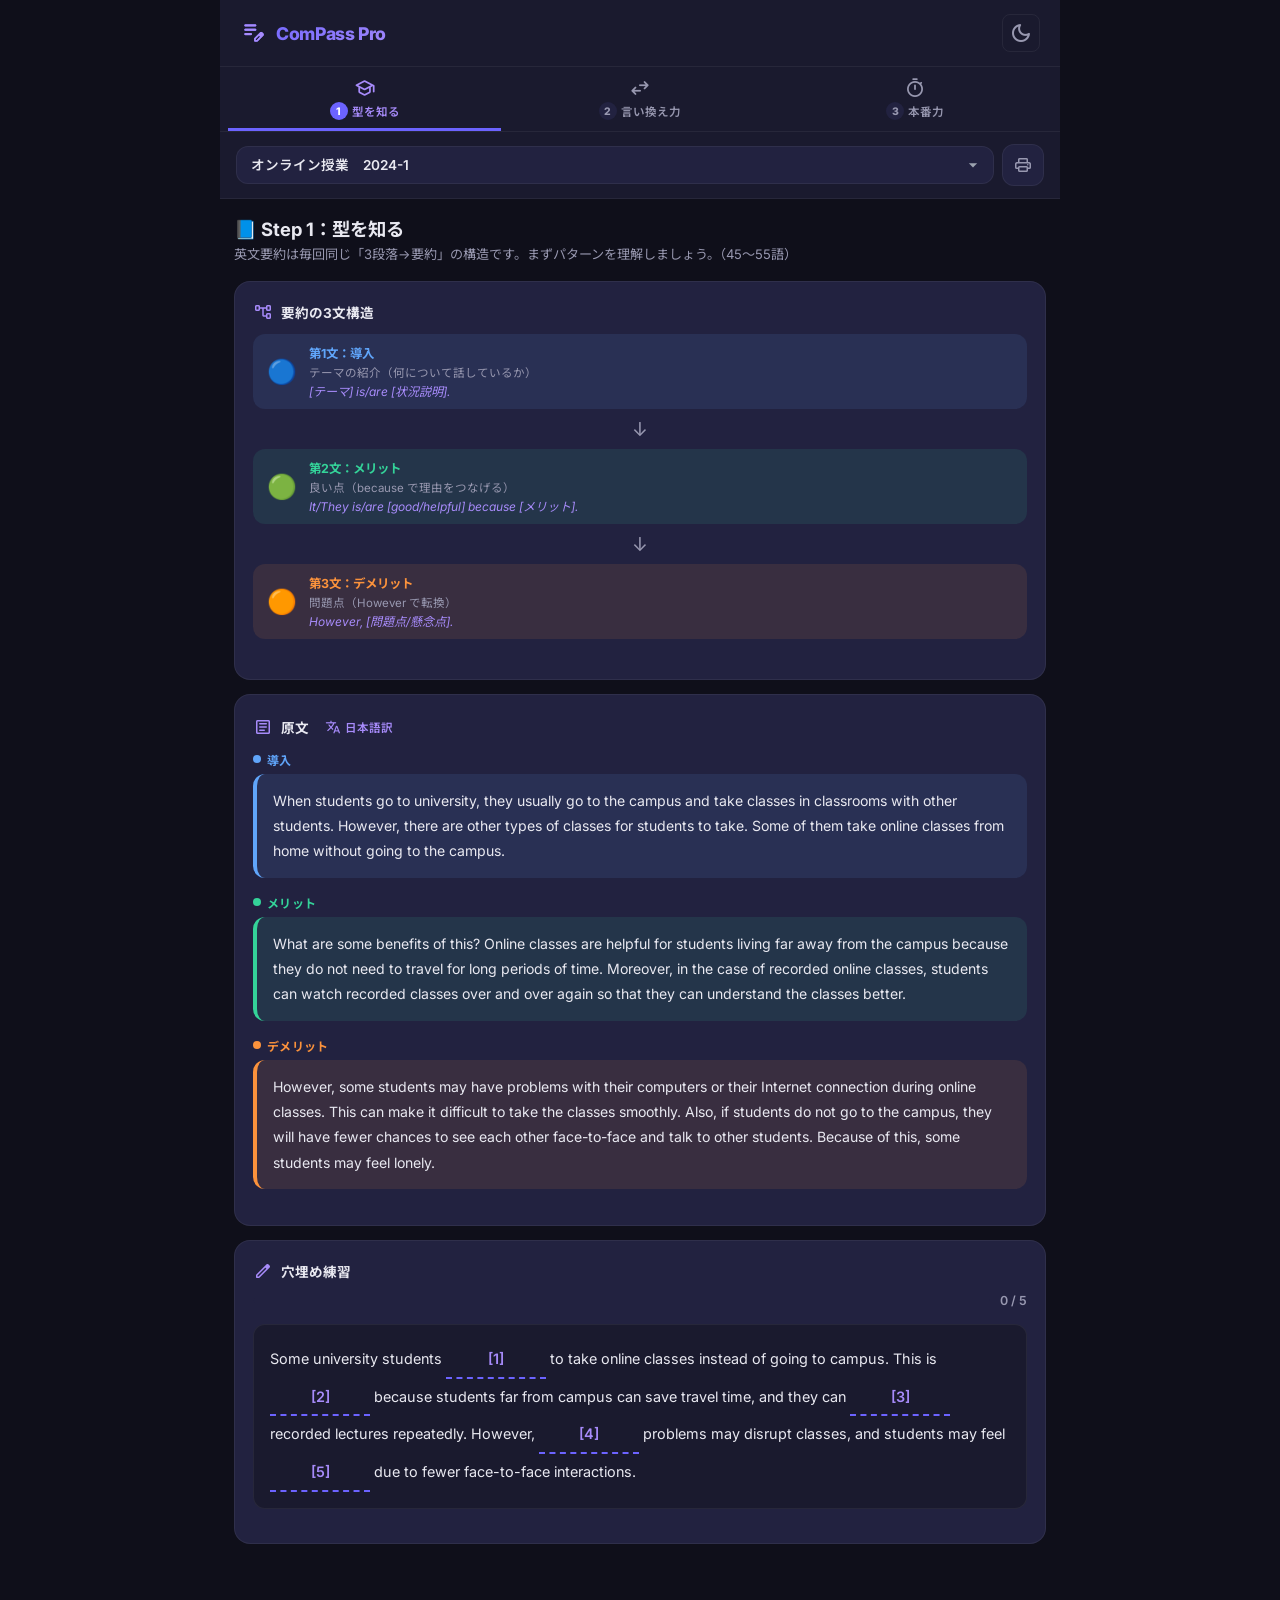
==== commit cd053448: "up" ====
--- a/grade2.html
+++ b/grade2.html
@@ -4,8 +4,8 @@
 <head>
     <meta charset="UTF-8">
     <meta name="viewport" content="width=device-width, initial-scale=1.0">
-    <title>ComPass Pro — 英検2級 英文要約マスター</title>
-    <meta name="description" content="英検2級の英文要約（大問4）を3ステップでマスターする学習アプリ。過去問対応。">
+    <title>ComPass Pro — 英語資格検定2級 英文要約マスター</title>
+    <meta name="description" content="英語資格検定2級の英文要約（大問4）を3ステップでマスターする学習アプリ。過去問対応。">
     <link rel="preconnect" href="https://fonts.googleapis.com">
     <link rel="preconnect" href="https://fonts.gstatic.com" crossorigin>
     <link
@@ -178,6 +178,22 @@
                     <div id="step2Chunks"></div>
                 </div>
 
+                <!-- 日英変換ドリル -->
+                <div class="card">
+                    <div class="card-title">
+                        <span class="material-symbols-rounded">translate</span>
+                        日→英 変換ドリル
+                    </div>
+                    <p class="section-desc" style="margin-bottom:12px">日本語を見て、英語で書いてみましょう。模範解答と比較して表現力を磨きます。</p>
+                    <div class="progress-wrap">
+                        <div class="progress-bar">
+                            <div class="progress-fill" id="transDrillProgress"></div>
+                        </div>
+                        <span class="progress-text" id="transDrillProgressText">1 / 3</span>
+                    </div>
+                    <div id="transDrill"></div>
+                </div>
+
                 <!-- ガイド付き自由記述 -->
                 <div class="card">
                     <div class="card-title">
@@ -204,12 +220,17 @@
                     </div>
                     <div class="btn-group image-input-group">
                         <button class="btn btn-outline" id="step2CameraBtn">
-                            <span class="material-symbols-rounded">photo_camera</span> 写真で入力
+                            <span class="material-symbols-rounded">photo_camera</span> 撮影
+                        </button>
+                        <button class="btn btn-outline" id="step2FileBtn">
+                            <span class="material-symbols-rounded">image</span> ファイル
                         </button>
                         <button class="btn btn-outline" id="step2PasteBtn">
                             <span class="material-symbols-rounded">content_paste</span> 貼り付け
                         </button>
                         <input type="file" accept="image/*" capture="environment" id="step2CameraInput"
+                            style="display:none">
+                        <input type="file" accept="image/*" id="step2FileInput"
                             style="display:none">
                     </div>
                     <div id="step2ImagePreview" style="display:none"></div>
@@ -314,12 +335,17 @@
                     </div>
                     <div class="btn-group image-input-group">
                         <button class="btn btn-outline" id="step3CameraBtn">
-                            <span class="material-symbols-rounded">photo_camera</span> 写真で入力
+                            <span class="material-symbols-rounded">photo_camera</span> 撮影
+                        </button>
+                        <button class="btn btn-outline" id="step3FileBtn">
+                            <span class="material-symbols-rounded">image</span> ファイル
                         </button>
                         <button class="btn btn-outline" id="step3PasteBtn">
                             <span class="material-symbols-rounded">content_paste</span> 貼り付け
                         </button>
                         <input type="file" accept="image/*" capture="environment" id="step3CameraInput"
+                            style="display:none">
+                        <input type="file" accept="image/*" id="step3FileInput"
                             style="display:none">
                     </div>
                     <div id="step3ImagePreview" style="display:none"></div>
--- a/style.css
+++ b/style.css
@@ -666,8 +666,6 @@
 
 .paraphrase-original {
     color: var(--text-secondary);
-    text-decoration: line-through;
-    text-decoration-color: rgba(248, 113, 113, 0.4);
 }
 
 .paraphrase-summary {
@@ -1788,4 +1786,418 @@
     font-size: 0.75rem;
     color: var(--text-secondary);
     line-height: 1.4;
+}
+
+/* ===== CROP & ROTATE MODAL ===== */
+.crop-modal {
+    position: fixed;
+    inset: 0;
+    z-index: 9999;
+    background: rgba(0, 0, 0, 0.92);
+    display: flex;
+    flex-direction: column;
+    animation: cropFadeIn 0.2s ease;
+}
+
+@keyframes cropFadeIn {
+    from { opacity: 0; }
+    to { opacity: 1; }
+}
+
+.crop-header {
+    display: flex;
+    align-items: center;
+    justify-content: space-between;
+    padding: 12px 16px;
+    background: rgba(0, 0, 0, 0.6);
+    color: #fff;
+    flex-shrink: 0;
+}
+
+.crop-header-title {
+    font-size: 0.85rem;
+    font-weight: 700;
+    display: flex;
+    align-items: center;
+    gap: 6px;
+}
+
+.crop-header-hint {
+    font-size: 0.72rem;
+    color: rgba(255, 255, 255, 0.5);
+}
+
+.crop-canvas-wrap {
+    flex: 1;
+    position: relative;
+    overflow: hidden;
+    display: flex;
+    align-items: center;
+    justify-content: center;
+    touch-action: none;
+    -webkit-user-select: none;
+    user-select: none;
+}
+
+.crop-canvas-wrap canvas {
+    max-width: 100%;
+    max-height: 100%;
+    display: block;
+}
+
+.crop-toolbar {
+    display: flex;
+    align-items: center;
+    justify-content: center;
+    gap: 10px;
+    padding: 14px 16px;
+    padding-bottom: max(14px, env(safe-area-inset-bottom));
+    background: rgba(0, 0, 0, 0.6);
+    flex-shrink: 0;
+}
+
+.crop-tb-btn {
+    display: flex;
+    align-items: center;
+    gap: 6px;
+    padding: 10px 18px;
+    border: none;
+    border-radius: 24px;
+    font-family: inherit;
+    font-size: 0.82rem;
+    font-weight: 700;
+    cursor: pointer;
+    transition: transform 0.15s ease, opacity 0.15s ease;
+}
+
+.crop-tb-btn:active {
+    transform: scale(0.95);
+}
+
+.crop-tb-btn .material-symbols-rounded {
+    font-size: 20px;
+}
+
+.crop-tb-btn.rotate {
+    background: rgba(255, 255, 255, 0.12);
+    color: #fff;
+}
+
+.crop-tb-btn.rotate:hover {
+    background: rgba(255, 255, 255, 0.2);
+}
+
+.crop-tb-btn.cancel {
+    background: rgba(255, 255, 255, 0.1);
+    color: rgba(255, 255, 255, 0.8);
+}
+
+.crop-tb-btn.cancel:hover {
+    background: rgba(255, 255, 255, 0.18);
+}
+
+.crop-tb-btn.confirm {
+    background: var(--accent-gradient);
+    color: #fff;
+    box-shadow: 0 2px 12px rgba(108, 99, 255, 0.4);
+}
+
+.crop-tb-btn.confirm:hover {
+    opacity: 0.9;
+}
+
+.crop-tb-sep {
+    width: 1px;
+    height: 24px;
+    background: rgba(255, 255, 255, 0.15);
+}
+
+/* Image preview card (shared for camera / crop) */
+.image-preview-card {
+    border-radius: var(--radius-md);
+    overflow: hidden;
+    border: 1px solid var(--border);
+    margin-top: 12px;
+}
+
+.image-preview-card img {
+    width: 100%;
+    display: block;
+}
+
+.image-preview-actions {
+    display: flex;
+    gap: 8px;
+    padding: 10px 12px;
+    background: var(--bg-secondary);
+}
+
+.ocr-result {
+    margin-top: 12px;
+    padding: 12px 14px;
+    background: var(--bg-secondary);
+    border: 1px solid var(--border);
+    border-radius: var(--radius-md);
+}
+
+.ocr-result-label {
+    font-size: 0.75rem;
+    font-weight: 700;
+    color: var(--text-secondary);
+    margin-bottom: 6px;
+}
+
+.ocr-result-text {
+    font-size: 0.88rem;
+    line-height: 1.7;
+}
+
+/* ===== TRANSLATION DRILL (日英変換ドリル) ===== */
+.trans-drill {
+    margin-bottom: 20px;
+}
+
+.trans-drill-prompt {
+    padding: 12px 16px;
+    background: rgba(167, 139, 250, 0.08);
+    border-left: 3px solid var(--accent-secondary);
+    border-radius: 0 var(--radius-sm) var(--radius-sm) 0;
+    margin-bottom: 12px;
+}
+
+.trans-drill-prompt-label {
+    font-size: 0.7rem;
+    font-weight: 700;
+    color: var(--accent-secondary);
+    text-transform: uppercase;
+    letter-spacing: 0.05em;
+    margin-bottom: 4px;
+}
+
+.trans-drill-prompt-text {
+    font-size: 0.88rem;
+    color: var(--text-primary);
+    line-height: 1.7;
+    font-weight: 500;
+}
+
+.trans-drill-input {
+    width: 100%;
+    min-height: 70px;
+    padding: 12px 14px;
+    background: var(--bg-secondary);
+    border: 2px solid var(--border);
+    border-radius: var(--radius-md);
+    color: var(--text-primary);
+    font-size: 0.88rem;
+    font-family: 'Inter', 'Noto Sans JP', sans-serif;
+    line-height: 1.7;
+    resize: vertical;
+    transition: var(--transition);
+}
+
+.trans-drill-input:focus {
+    outline: none;
+    border-color: var(--accent-primary);
+}
+
+.trans-drill-input::placeholder {
+    color: var(--text-secondary);
+    opacity: 0.5;
+}
+
+[data-theme="light"] .trans-drill-input {
+    background: #fafafe;
+    border: 2px solid #d1d5db;
+}
+
+.trans-drill-diff {
+    margin-top: 12px;
+    padding: 14px 16px;
+    border-radius: var(--radius-md);
+    border: 1px solid var(--border);
+    background: var(--bg-secondary);
+}
+
+.trans-drill-diff-label {
+    font-size: 0.72rem;
+    font-weight: 700;
+    margin-bottom: 8px;
+    display: flex;
+    align-items: center;
+    gap: 6px;
+}
+
+.trans-drill-diff-label.correct {
+    color: var(--success);
+}
+
+.trans-drill-diff-label.partial {
+    color: var(--warning);
+}
+
+.trans-drill-diff-label.wrong {
+    color: var(--error);
+}
+
+.trans-drill-answer-row {
+    display: flex;
+    flex-direction: column;
+    gap: 6px;
+    margin-bottom: 8px;
+}
+
+.trans-drill-answer-row .row-label {
+    font-size: 0.7rem;
+    font-weight: 700;
+    color: var(--text-secondary);
+    text-transform: uppercase;
+    letter-spacing: 0.03em;
+}
+
+.trans-drill-answer-row .row-text {
+    font-size: 0.88rem;
+    line-height: 1.7;
+    padding: 8px 12px;
+    border-radius: var(--radius-sm);
+}
+
+.trans-drill-answer-row .row-text.user-text {
+    background: rgba(248, 113, 113, 0.08);
+    border-left: 3px solid var(--error);
+}
+
+.trans-drill-answer-row .row-text.model-text {
+    background: rgba(52, 211, 153, 0.08);
+    border-left: 3px solid var(--success);
+    color: var(--success);
+    font-weight: 500;
+}
+
+.trans-drill-answer-row .row-text.correct-text {
+    background: var(--success-bg);
+    border-left: 3px solid var(--success);
+    color: var(--success);
+}
+
+.trans-drill-step-label {
+    font-size: 0.72rem;
+    color: var(--text-secondary);
+    font-weight: 600;
+    margin-bottom: 10px;
+    display: flex;
+    align-items: center;
+    gap: 6px;
+}
+
+.trans-drill-step-label .step-badge {
+    display: inline-flex;
+    align-items: center;
+    justify-content: center;
+    width: 22px;
+    height: 22px;
+    border-radius: 50%;
+    background: var(--accent-primary);
+    color: #fff;
+    font-size: 0.65rem;
+    font-weight: 800;
+}
+
+/* Score display for drill completion */
+.trans-drill-score {
+    text-align: center;
+    padding: 20px;
+}
+
+.trans-drill-score .score-circle {
+    width: 80px;
+    height: 80px;
+    border-radius: 50%;
+    display: inline-flex;
+    flex-direction: column;
+    align-items: center;
+    justify-content: center;
+    background: var(--accent-gradient);
+    color: #fff;
+    margin-bottom: 8px;
+}
+
+.trans-drill-score .score-num {
+    font-size: 1.6rem;
+    font-weight: 800;
+    line-height: 1;
+}
+
+.trans-drill-score .score-max {
+    font-size: 0.7rem;
+    opacity: 0.8;
+}
+
+.trans-drill-score .score-label {
+    font-size: 0.85rem;
+    font-weight: 600;
+    color: var(--text-primary);
+}
+
+.trans-drill-hint {
+    padding: 8px 12px;
+    border-radius: var(--radius-sm);
+    background: rgba(251, 191, 36, 0.08);
+    border: 1px solid rgba(251, 191, 36, 0.2);
+    font-size: 0.78rem;
+    color: var(--warning);
+    margin-top: 8px;
+    display: flex;
+    align-items: center;
+    gap: 6px;
+    cursor: pointer;
+    transition: var(--transition);
+}
+
+.trans-drill-hint:hover {
+    background: rgba(251, 191, 36, 0.12);
+}
+
+.trans-drill-hint-text {
+    display: none;
+    margin-top: 4px;
+    font-size: 0.82rem;
+    color: var(--text-secondary);
+    padding: 6px 0;
+    line-height: 1.6;
+}
+
+.trans-drill-hint-text.visible {
+    display: block;
+}
+
+/* ===== SCORE HISTORY BADGES ===== */
+.theme-select-row {
+    display: flex;
+    gap: 8px;
+    align-items: center;
+}
+
+.theme-select-row .theme-select {
+    flex: 1;
+}
+
+.print-btn {
+    flex-shrink: 0;
+    display: flex;
+    align-items: center;
+    justify-content: center;
+    width: 42px;
+    height: 42px;
+    border: 1.5px solid var(--border);
+    border-radius: var(--radius-md);
+    background: var(--bg-card);
+    color: var(--text-secondary);
+    cursor: pointer;
+    transition: var(--transition);
+}
+
+.print-btn:hover {
+    border-color: var(--accent-primary);
+    color: var(--accent-secondary);
 }
